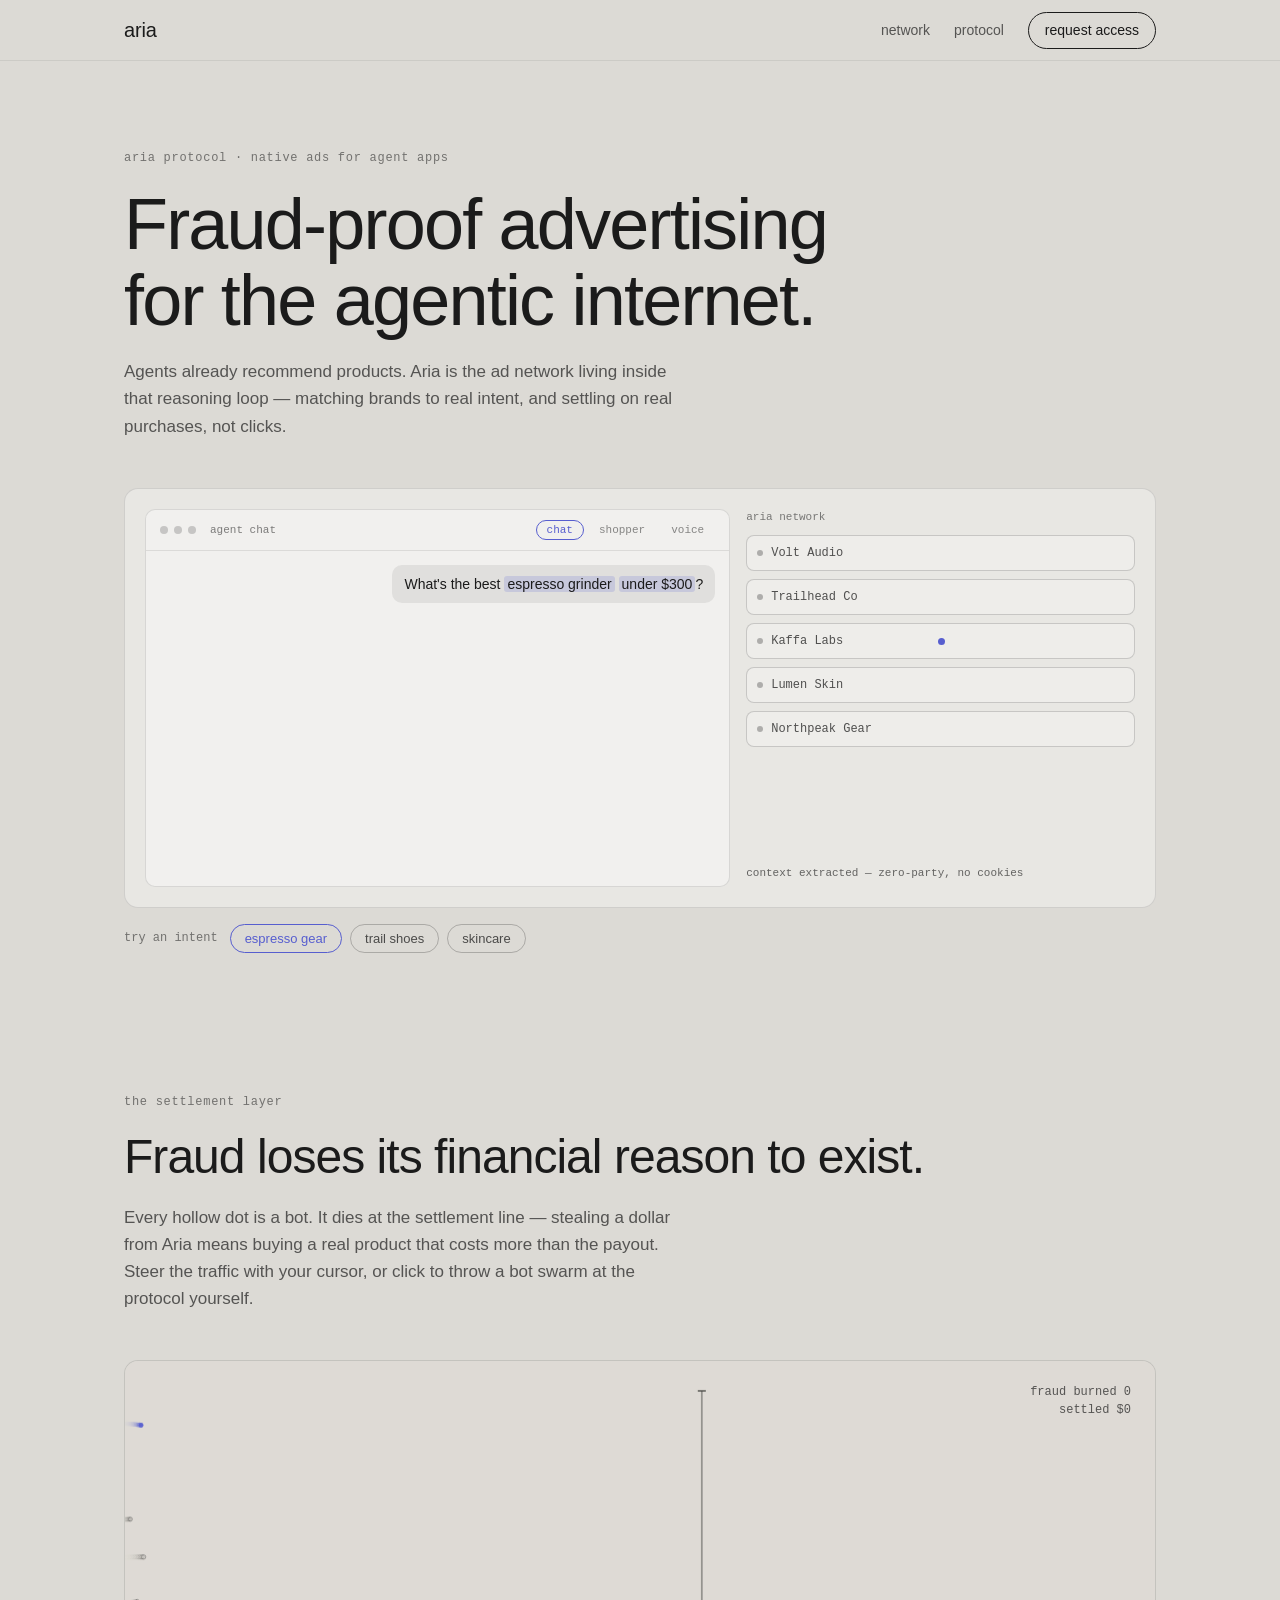
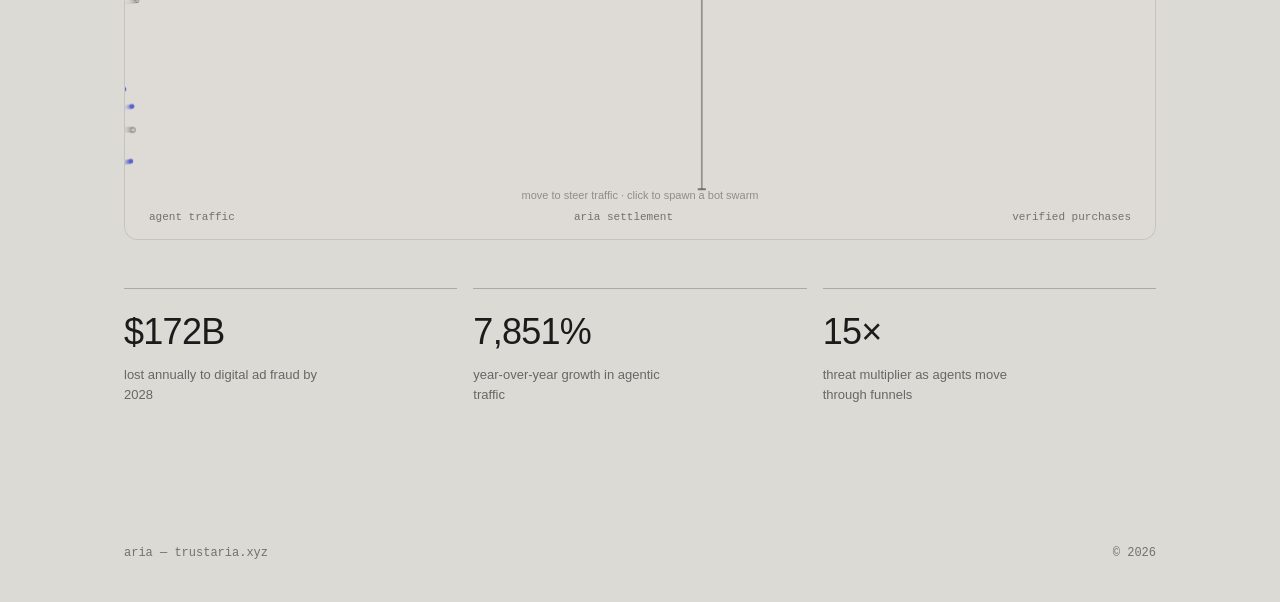
==== index.html @ 376a2dd8 "Aria landing page — native placement explainer + settlement field Co-Authored-By: Claude Fable 5 <no" ====
<!DOCTYPE html>
<html lang="en">
<head>
  <meta charset="UTF-8" />
  <meta name="viewport" content="width=device-width, initial-scale=1.0" />
  <title>Aria — fraud-proof advertising for the agentic internet</title>
  <meta name="description" content="A performance-based agent ad protocol, natively integrated into agent apps. Settled on real purchases, not clicks." />
  <link rel="stylesheet" href="css/style.css" />
</head>
<body>

<header class="nav">
  <div class="wrap nav-inner">
    <a class="wordmark" href="#">aria</a>
    <nav class="nav-links">
      <a href="#network">network</a>
      <a href="#protocol">protocol</a>
      <a class="cta" href="#">request access</a>
    </nav>
  </div>
</header>

<main>
  <section class="hero wrap" id="network">
    <p class="eyebrow">aria protocol · native ads for agent apps</p>
    <h1>Fraud-proof advertising<br />for the agentic internet.</h1>
    <p class="sub">Agents already recommend products. Aria is the ad network living inside that
    reasoning loop — matching brands to real intent, and settling on real purchases, not clicks.</p>

    <div class="panel explainer" id="st">
      <div class="chat">
        <div class="chat-chrome">
          <span class="dot-ui"></span><span class="dot-ui"></span><span class="dot-ui"></span>
          <span class="chat-title" id="app-title">agent chat</span>
          <div class="app-tabs">
            <button class="app-tab on" data-m="chat">chat</button>
            <button class="app-tab" data-m="shopper">shopper</button>
            <button class="app-tab" data-m="voice">voice</button>
          </div>
        </div>
        <div class="msgs" id="msgs"></div>
      </div>
      <div class="net">
        <div class="net-title">aria network</div>
        <div class="nodes" id="nodes">
          <div class="nd"><span class="dt"></span>Volt Audio</div>
          <div class="nd"><span class="dt"></span>Trailhead Co</div>
          <div class="nd"><span class="dt"></span>Kaffa Labs</div>
          <div class="nd"><span class="dt"></span>Lumen Skin</div>
          <div class="nd"><span class="dt"></span>Northpeak Gear</div>
        </div>
        <div class="stt" id="stt">listening for intent</div>
      </div>
    </div>

    <div class="chips">
      <span class="chips-label">try an intent</span>
      <button class="chip" data-i="0">espresso gear</button>
      <button class="chip" data-i="1">trail shoes</button>
      <button class="chip" data-i="2">skincare</button>
    </div>
  </section>

  <section class="block wrap" id="protocol">
    <p class="eyebrow">the settlement layer</p>
    <h2>Fraud loses its financial reason to exist.</h2>
    <p class="sub">Every hollow dot is a bot. It dies at the settlement line — stealing a dollar
    from Aria means buying a real product that costs more than the payout. Steer the traffic
    with your cursor, or click to throw a bot swarm at the protocol yourself.</p>

    <div class="panel field" id="stage">
      <canvas id="cv"></canvas>
      <div class="field-counter">
        <div>fraud burned <span id="fn">0</span></div>
        <div>settled <span id="sn">$0</span></div>
      </div>
      <div class="field-labels">
        <span>agent traffic</span>
        <span>aria settlement</span>
        <span>verified purchases</span>
      </div>
      <div class="field-hint">move to steer traffic · click to spawn a bot swarm</div>
    </div>

    <div class="stats">
      <div class="stat">
        <div class="stat-n">$172B</div>
        <div class="stat-l">lost annually to digital ad fraud by 2028</div>
      </div>
      <div class="stat">
        <div class="stat-n">7,851%</div>
        <div class="stat-l">year-over-year growth in agentic traffic</div>
      </div>
      <div class="stat">
        <div class="stat-n">15×</div>
        <div class="stat-l">threat multiplier as agents move through funnels</div>
      </div>
    </div>
  </section>
</main>

<footer class="wrap foot">
  <span>aria — trustaria.xyz</span>
  <span>© 2026</span>
</footer>

<script src="js/explainer.js"></script>
<script src="js/settlement.js"></script>
</body>
</html>
---- css/style.css ----
:root {
  --paper: #dcdad5;
  --paper-2: #c5c1b9;
  --ink: #1b1b1b;
  --indigo: #575ECF;
  --indigo-deep: #3d43a8;
  --sans: -apple-system, BlinkMacSystemFont, "Segoe UI", Roboto, Helvetica, Arial, sans-serif;
  --mono: ui-monospace, SFMono-Regular, Menlo, Consolas, monospace;
}

* { margin: 0; padding: 0; box-sizing: border-box; }

html { scroll-behavior: smooth; }

body {
  font-family: var(--sans);
  background: var(--paper);
  color: var(--ink);
  -webkit-font-smoothing: antialiased;
  line-height: 1.5;
}

.wrap {
  max-width: 1080px;
  margin: 0 auto;
  padding-left: 24px;
  padding-right: 24px;
}

/* ---------- nav ---------- */

.nav {
  position: sticky;
  top: 0;
  z-index: 20;
  background: rgba(220, 218, 213, 0.85);
  backdrop-filter: blur(10px);
  border-bottom: 1px solid rgba(27, 27, 27, 0.08);
}

.nav-inner {
  display: flex;
  align-items: center;
  justify-content: space-between;
  height: 60px;
}

.wordmark {
  font-weight: 500;
  font-size: 20px;
  letter-spacing: -0.01em;
  color: var(--ink);
  text-decoration: none;
}

.nav-links {
  display: flex;
  align-items: center;
  gap: 24px;
}

.nav-links a {
  font-size: 14px;
  color: rgba(27, 27, 27, 0.7);
  text-decoration: none;
}

.nav-links a:hover { color: var(--ink); }

.nav-links .cta {
  padding: 7px 16px;
  border: 1px solid var(--ink);
  border-radius: 999px;
  color: var(--ink);
  transition: background 0.2s, color 0.2s;
}

.nav-links .cta:hover {
  background: var(--ink);
  color: var(--paper);
}

/* ---------- shared type ---------- */

.eyebrow {
  font-family: var(--mono);
  font-size: 12px;
  letter-spacing: 0.06em;
  color: rgba(27, 27, 27, 0.55);
  margin-bottom: 20px;
}

h1 {
  font-size: clamp(40px, 6.2vw, 72px);
  font-weight: 500;
  line-height: 1.05;
  letter-spacing: -0.025em;
}

h2 {
  font-size: clamp(30px, 4.4vw, 48px);
  font-weight: 500;
  line-height: 1.1;
  letter-spacing: -0.02em;
}

.sub {
  max-width: 560px;
  margin-top: 20px;
  font-size: 17px;
  line-height: 1.6;
  color: rgba(27, 27, 27, 0.7);
}

/* ---------- sections ---------- */

.hero { padding-top: 88px; }

.block { padding-top: 140px; padding-bottom: 40px; }

.panel {
  margin-top: 48px;
  background: rgba(255, 255, 255, 0.35);
  border: 1px solid rgba(27, 27, 27, 0.12);
  border-radius: 14px;
}

/* ---------- explainer ---------- */

.explainer {
  display: flex;
  gap: 16px;
  padding: 20px;
  min-height: 420px;
  position: relative;
  overflow: hidden;
}

.chat {
  flex: 1.5;
  min-width: 0;
  background: rgba(255, 255, 255, 0.4);
  border: 1px solid rgba(27, 27, 27, 0.12);
  border-radius: 10px;
  display: flex;
  flex-direction: column;
  overflow: hidden;
}

.chat-chrome {
  display: flex;
  align-items: center;
  gap: 6px;
  padding: 10px 14px;
  border-bottom: 1px solid rgba(27, 27, 27, 0.1);
}

.dot-ui {
  width: 8px;
  height: 8px;
  border-radius: 50%;
  background: rgba(27, 27, 27, 0.2);
}

.chat-title {
  margin-left: 8px;
  font-family: var(--mono);
  font-size: 11px;
  color: rgba(27, 27, 27, 0.55);
}

.app-tabs {
  margin-left: auto;
  display: flex;
  gap: 4px;
}

.app-tab {
  font-family: var(--mono);
  font-size: 11px;
  padding: 3px 10px;
  border: 1px solid transparent;
  border-radius: 999px;
  background: transparent;
  color: rgba(27, 27, 27, 0.5);
  cursor: pointer;
  transition: border-color 0.2s, color 0.2s;
}

.app-tab:hover { color: var(--ink); }

.app-tab.on {
  border-color: var(--indigo);
  color: var(--indigo);
}

.msgs {
  flex: 1;
  display: flex;
  flex-direction: column;
  gap: 10px;
  padding: 14px;
  overflow: hidden;
}

.bub {
  max-width: 88%;
  padding: 9px 12px;
  border-radius: 10px;
  font-size: 14px;
  line-height: 1.45;
}

.bub.u { align-self: flex-end; background: rgba(27, 27, 27, 0.08); }

.bub.a { align-self: flex-start; background: rgba(255, 255, 255, 0.7); }

.kw {
  background: rgba(87, 94, 207, 0.18);
  border-radius: 3px;
  padding: 0 3px;
}

.net {
  flex: 1;
  min-width: 0;
  display: flex;
  flex-direction: column;
}

.net-title {
  font-family: var(--mono);
  font-size: 11px;
  color: rgba(27, 27, 27, 0.55);
  margin-bottom: 10px;
}

.nodes {
  display: flex;
  flex-direction: column;
  gap: 8px;
}

.nd {
  display: flex;
  align-items: center;
  gap: 8px;
  padding: 8px 10px;
  border: 1px solid rgba(27, 27, 27, 0.18);
  border-radius: 8px;
  font-family: var(--mono);
  font-size: 12px;
  color: rgba(27, 27, 27, 0.75);
  background: rgba(255, 255, 255, 0.25);
  transition: border-color 0.25s, background 0.25s, color 0.25s;
}

.nd .dt {
  width: 6px;
  height: 6px;
  border-radius: 50%;
  background: rgba(27, 27, 27, 0.3);
  flex: none;
  transition: background 0.25s;
}

.nd.scan { border-color: rgba(27, 27, 27, 0.5); }

.nd.hit {
  border-color: var(--indigo);
  color: var(--indigo-deep);
  background: rgba(87, 94, 207, 0.1);
}

.nd.hit .dt { background: var(--indigo); }

.stt {
  margin-top: auto;
  padding-top: 12px;
  font-family: var(--mono);
  font-size: 11px;
  line-height: 1.5;
  color: rgba(27, 27, 27, 0.65);
  min-height: 34px;
}

.fdot {
  position: absolute;
  width: 7px;
  height: 7px;
  border-radius: 50%;
  background: var(--indigo);
  z-index: 5;
  transition: left 0.85s cubic-bezier(0.4, 0, 0.2, 1), top 0.85s cubic-bezier(0.4, 0, 0.2, 1);
}

.card {
  margin-top: 8px;
  background: #fff;
  border: 1px solid rgba(27, 27, 27, 0.14);
  border-radius: 8px;
  padding: 10px 12px;
  opacity: 0;
  transform: translateY(6px);
  transition: opacity 0.4s, transform 0.4s;
}

.card.show { opacity: 1; transform: none; }

.card-name { font-size: 13px; font-weight: 500; }

.card-badge {
  font-family: var(--mono);
  font-size: 11px;
  color: var(--indigo);
  margin-top: 3px;
}

.buy {
  font-family: var(--sans);
  font-size: 12px;
  padding: 4px 12px;
  margin-top: 8px;
  border: 1px solid rgba(27, 27, 27, 0.3);
  border-radius: 6px;
  background: transparent;
  color: var(--ink);
  cursor: default;
  transition: border-color 0.3s, background 0.3s, color 0.3s;
}

.buy.ok {
  border-color: var(--indigo);
  background: rgba(87, 94, 207, 0.12);
  color: var(--indigo-deep);
}

@keyframes bl {
  0%, 80%, 100% { opacity: 0.25; }
  40% { opacity: 0.9; }
}

.td span {
  display: inline-block;
  width: 5px;
  height: 5px;
  border-radius: 50%;
  background: rgba(27, 27, 27, 0.5);
  margin-right: 3px;
  animation: bl 1s infinite;
}

.td span:nth-child(2) { animation-delay: 0.15s; }
.td span:nth-child(3) { animation-delay: 0.3s; }

.goal {
  background: rgba(255, 255, 255, 0.7);
  border: 1px solid rgba(27, 27, 27, 0.14);
  border-radius: 8px;
  padding: 10px 12px;
  font-size: 13px;
  line-height: 1.45;
  display: flex;
  gap: 10px;
  align-items: baseline;
}

.goal-k {
  font-family: var(--mono);
  font-size: 11px;
  color: rgba(27, 27, 27, 0.5);
  flex: none;
}

.step {
  font-family: var(--mono);
  font-size: 12px;
  line-height: 1.5;
  color: rgba(27, 27, 27, 0.7);
  opacity: 0;
  transform: translateY(4px);
  transition: opacity 0.3s, transform 0.3s;
}

.step.show { opacity: 1; transform: none; }

.step.good { color: var(--indigo-deep); }

.wave {
  display: flex;
  align-items: center;
  gap: 3px;
  height: 26px;
}

.wave span {
  width: 3px;
  height: 5px;
  background: rgba(27, 27, 27, 0.35);
  border-radius: 2px;
}

@keyframes wv {
  0%, 100% { height: 5px; }
  50% { height: 20px; }
}

.wave.live span { animation: wv 0.8s ease-in-out infinite; }

.vline {
  font-size: 13px;
  line-height: 1.5;
  display: flex;
  gap: 10px;
}

.vwho {
  font-family: var(--mono);
  font-size: 11px;
  color: rgba(27, 27, 27, 0.5);
  flex: none;
  padding-top: 2px;
}

.chips {
  display: flex;
  align-items: center;
  gap: 8px;
  margin-top: 16px;
}

.chips-label {
  font-family: var(--mono);
  font-size: 12px;
  color: rgba(27, 27, 27, 0.55);
  margin-right: 4px;
}

.chip {
  font-family: var(--sans);
  font-size: 13px;
  padding: 6px 14px;
  border: 1px solid rgba(27, 27, 27, 0.25);
  border-radius: 999px;
  background: transparent;
  color: rgba(27, 27, 27, 0.75);
  cursor: pointer;
  transition: border-color 0.2s, color 0.2s;
}

.chip:hover { border-color: var(--ink); color: var(--ink); }

.chip.on {
  border-color: var(--indigo);
  color: var(--indigo);
}

/* ---------- settlement field ---------- */

.field {
  position: relative;
  height: 480px;
  overflow: hidden;
  cursor: crosshair;
  background: var(--paper);
}

.field canvas {
  position: absolute;
  inset: 0;
  width: 100%;
  height: 100%;
}

.field-counter {
  position: absolute;
  top: 22px;
  right: 24px;
  pointer-events: none;
  font-family: var(--mono);
  font-size: 12px;
  color: rgba(27, 27, 27, 0.7);
  text-align: right;
}

.field-labels {
  position: absolute;
  bottom: 14px;
  left: 24px;
  right: 24px;
  display: flex;
  justify-content: space-between;
  pointer-events: none;
  font-family: var(--mono);
  font-size: 11px;
  color: rgba(27, 27, 27, 0.55);
}

.field-hint {
  position: absolute;
  bottom: 36px;
  left: 0;
  right: 0;
  text-align: center;
  pointer-events: none;
  font-size: 11px;
  color: rgba(27, 27, 27, 0.4);
}

/* ---------- stats ---------- */

.stats {
  display: grid;
  grid-template-columns: repeat(3, minmax(0, 1fr));
  gap: 16px;
  margin-top: 48px;
}

.stat {
  border-top: 1px solid rgba(27, 27, 27, 0.25);
  padding-top: 16px;
}

.stat-n {
  font-size: 36px;
  font-weight: 500;
  letter-spacing: -0.02em;
}

.stat-l {
  margin-top: 6px;
  font-size: 13px;
  color: rgba(27, 27, 27, 0.6);
  max-width: 220px;
}

/* ---------- footer ---------- */

.foot {
  display: flex;
  justify-content: space-between;
  padding-top: 100px;
  padding-bottom: 40px;
  font-family: var(--mono);
  font-size: 12px;
  color: rgba(27, 27, 27, 0.55);
}

/* ---------- responsive ---------- */

@media (max-width: 760px) {
  .explainer { flex-direction: column; min-height: 0; }
  .chat { min-height: 300px; }
  .chat-title { display: none; }
  .net .nodes { flex-direction: row; flex-wrap: wrap; }
  .nd { flex: 1 1 40%; }
  .stt { margin-top: 12px; }
  .stats { grid-template-columns: 1fr; }
  .field { height: 400px; }
  .nav-links a:not(.cta) { display: none; }
}
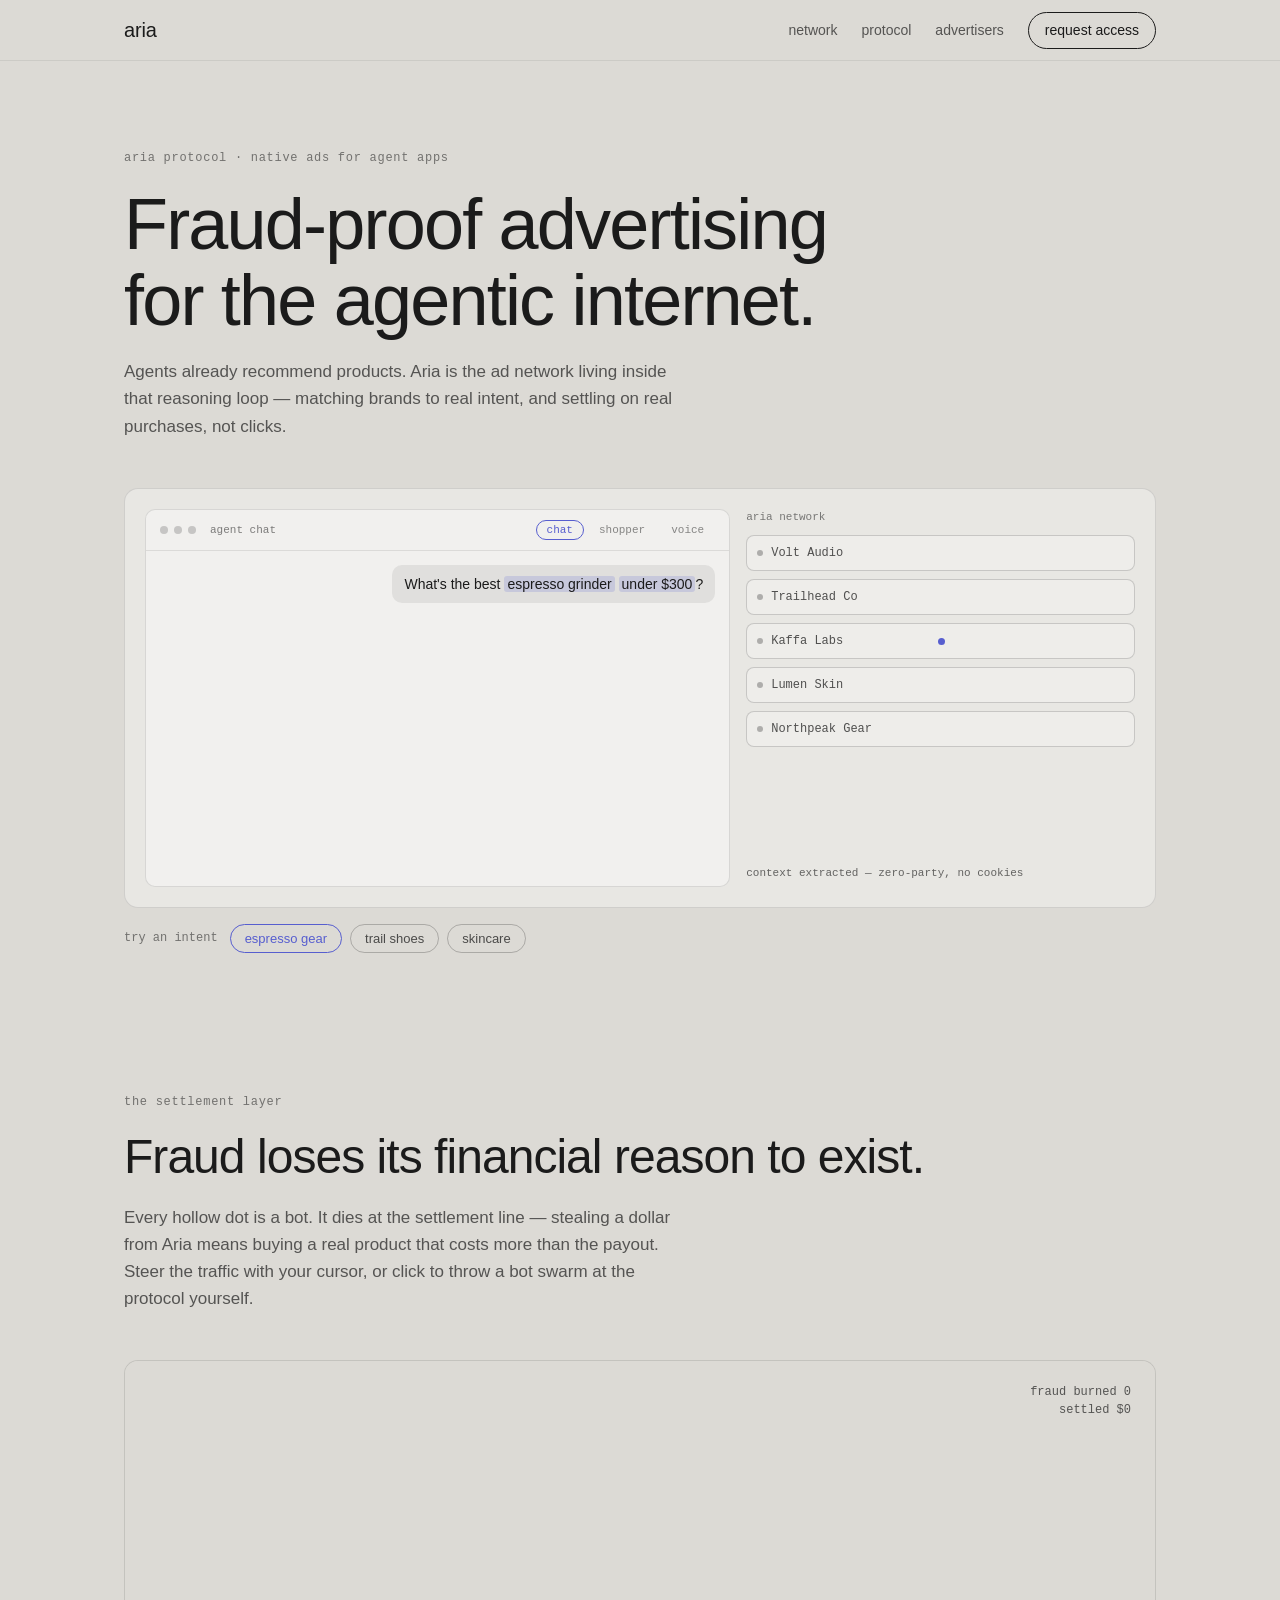
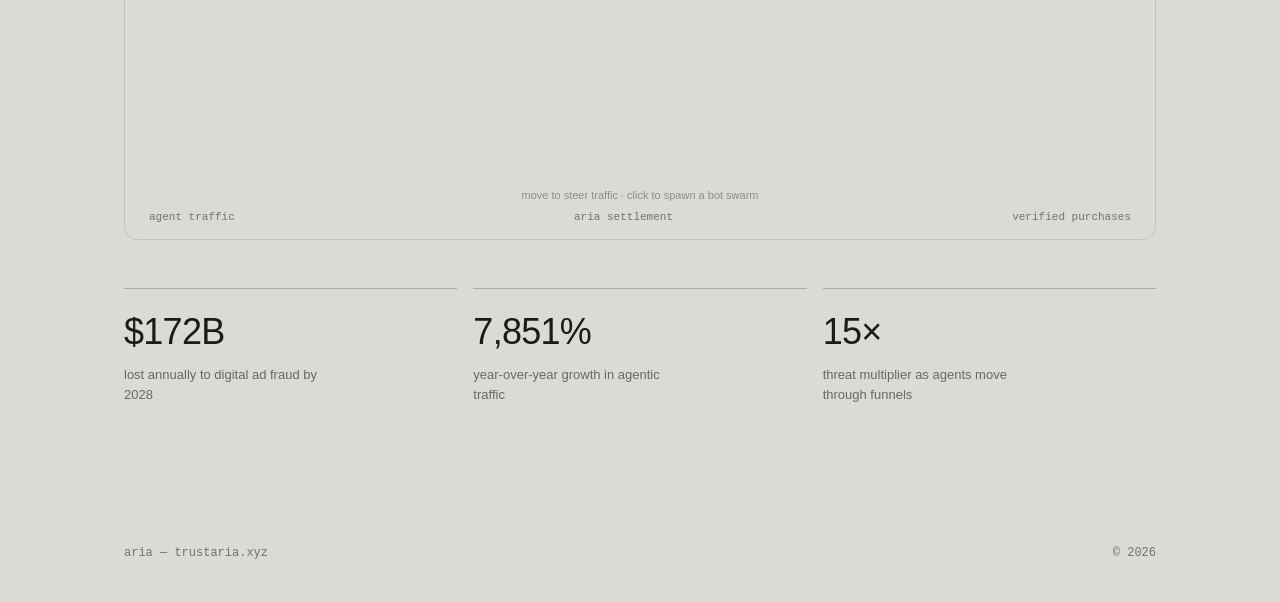
==== commit 62ecff71: "Add advertisers page with live campaign preview builder - advertisers.html: campaign builder (brand," ====
--- a/index.html
+++ b/index.html
@@ -15,6 +15,7 @@
     <nav class="nav-links">
       <a href="#network">network</a>
       <a href="#protocol">protocol</a>
+      <a href="advertisers.html">advertisers</a>
       <a class="cta" href="#">request access</a>
     </nav>
   </div>
--- a/css/style.css
+++ b/css/style.css
@@ -559,3 +559,195 @@
   .field { height: 400px; }
   .nav-links a:not(.cta) { display: none; }
 }
+
+/* ---------- advertisers ---------- */
+
+.builder {
+  display: flex;
+  gap: 16px;
+  padding: 20px;
+}
+
+.bform {
+  flex: 1;
+  min-width: 0;
+  display: flex;
+  flex-direction: column;
+  gap: 12px;
+}
+
+.bfield label {
+  display: block;
+  font-family: var(--mono);
+  font-size: 11px;
+  letter-spacing: 0.04em;
+  color: rgba(27, 27, 27, 0.55);
+  margin-bottom: 4px;
+}
+
+.bfield input,
+.bfield select {
+  width: 100%;
+  padding: 8px 10px;
+  border: 1px solid rgba(27, 27, 27, 0.25);
+  border-radius: 8px;
+  background: rgba(255, 255, 255, 0.6);
+  font-family: var(--sans);
+  font-size: 14px;
+  color: var(--ink);
+}
+
+.bfield input:focus,
+.bfield select:focus {
+  outline: none;
+  border-color: var(--indigo);
+}
+
+.bprev {
+  flex: 1.4;
+  min-width: 0;
+  background: rgba(255, 255, 255, 0.4);
+  border: 1px solid rgba(27, 27, 27, 0.12);
+  border-radius: 10px;
+  padding: 14px;
+}
+
+.ent {
+  color: var(--indigo-deep);
+  border-bottom: 1px dashed var(--indigo);
+  white-space: nowrap;
+  cursor: pointer;
+}
+
+.adpair {
+  display: grid;
+  grid-template-columns: repeat(2, minmax(0, 1fr));
+  gap: 8px;
+  margin-top: 10px;
+}
+
+.adcard {
+  background: #fff;
+  border: 1px solid rgba(27, 27, 27, 0.14);
+  border-radius: 8px;
+  padding: 10px 12px;
+  display: flex;
+  flex-direction: column;
+  gap: 8px;
+}
+
+.adcard-top {
+  display: flex;
+  justify-content: space-between;
+  gap: 8px;
+  font-family: var(--mono);
+  font-size: 10.5px;
+  color: rgba(27, 27, 27, 0.55);
+}
+
+.adcard-row {
+  display: flex;
+  gap: 10px;
+  align-items: flex-start;
+  flex: 1;
+}
+
+.adcard-logo {
+  flex: none;
+  width: 32px;
+  height: 32px;
+  border-radius: 8px;
+  display: flex;
+  align-items: center;
+  justify-content: center;
+  font-size: 12px;
+  font-weight: 500;
+}
+
+.adcard-logo.sp {
+  background: rgba(87, 94, 207, 0.14);
+  color: var(--indigo-deep);
+}
+
+.adcard-logo.org {
+  background: rgba(27, 27, 27, 0.07);
+  color: rgba(27, 27, 27, 0.55);
+}
+
+.adcard-title {
+  font-size: 13px;
+  font-weight: 500;
+  line-height: 1.35;
+}
+
+.adcard-desc {
+  margin-top: 2px;
+  font-size: 12px;
+  color: rgba(27, 27, 27, 0.6);
+  line-height: 1.4;
+}
+
+.adcard-cta {
+  margin-top: auto;
+  text-align: center;
+  font-size: 12px;
+  padding: 5px 10px;
+  border: 1px solid rgba(27, 27, 27, 0.25);
+  border-radius: 6px;
+  color: var(--ink);
+}
+
+.cats {
+  display: flex;
+  flex-wrap: wrap;
+  gap: 8px;
+  margin-top: 40px;
+  max-width: 640px;
+}
+
+.cat {
+  font-size: 13px;
+  padding: 6px 14px;
+  border: 1px solid rgba(27, 27, 27, 0.25);
+  border-radius: 999px;
+  color: rgba(27, 27, 27, 0.75);
+}
+
+.cta-row {
+  display: flex;
+  align-items: center;
+  gap: 14px;
+  margin-top: 36px;
+  flex-wrap: wrap;
+}
+
+.cta-big {
+  display: inline-block;
+  padding: 12px 28px;
+  border-radius: 999px;
+  background: var(--ink);
+  color: var(--paper);
+  text-decoration: none;
+  font-size: 15px;
+  transition: background 0.2s;
+}
+
+.cta-big:hover { background: var(--indigo-deep); }
+
+.cta-ghost {
+  display: inline-block;
+  padding: 11px 24px;
+  border: 1px solid rgba(27, 27, 27, 0.3);
+  border-radius: 999px;
+  color: var(--ink);
+  text-decoration: none;
+  font-size: 15px;
+  transition: border-color 0.2s;
+}
+
+.cta-ghost:hover { border-color: var(--ink); }
+
+@media (max-width: 760px) {
+  .builder { flex-direction: column; }
+  .adpair { grid-template-columns: 1fr; }
+}
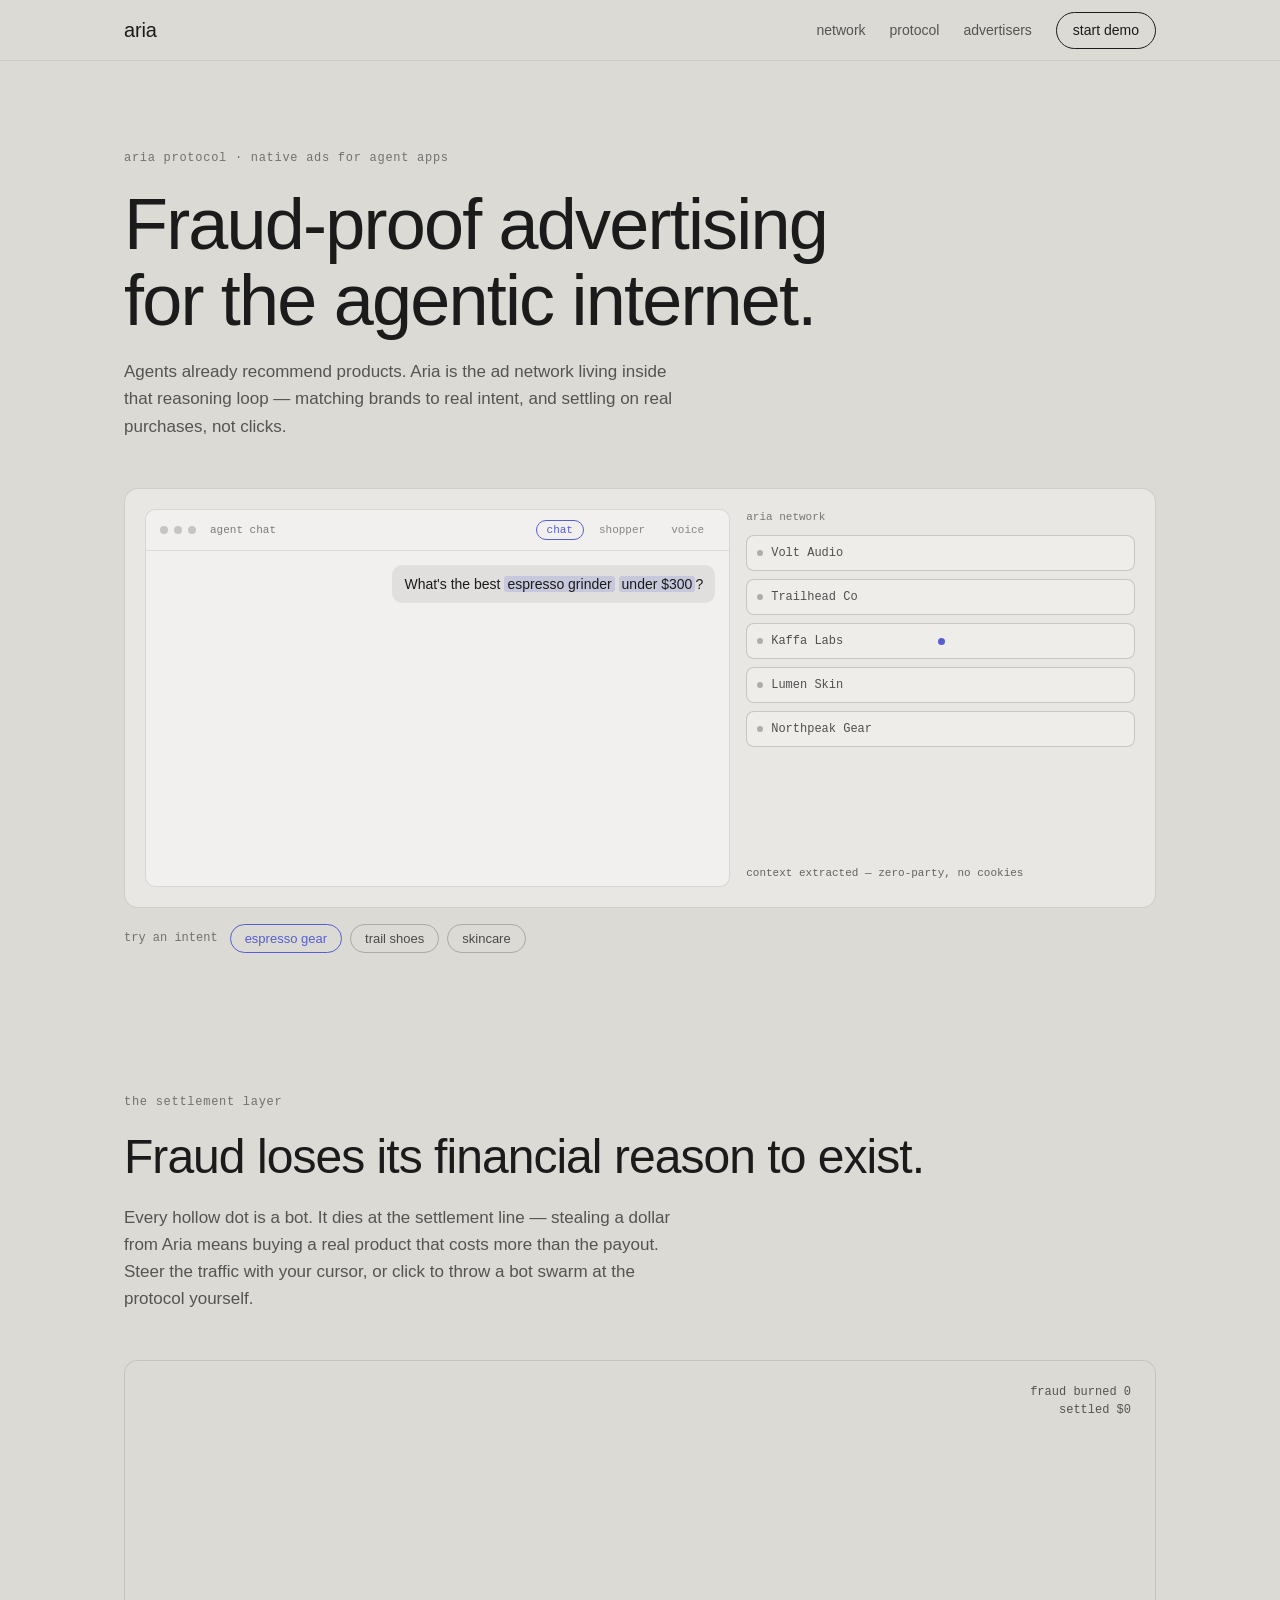
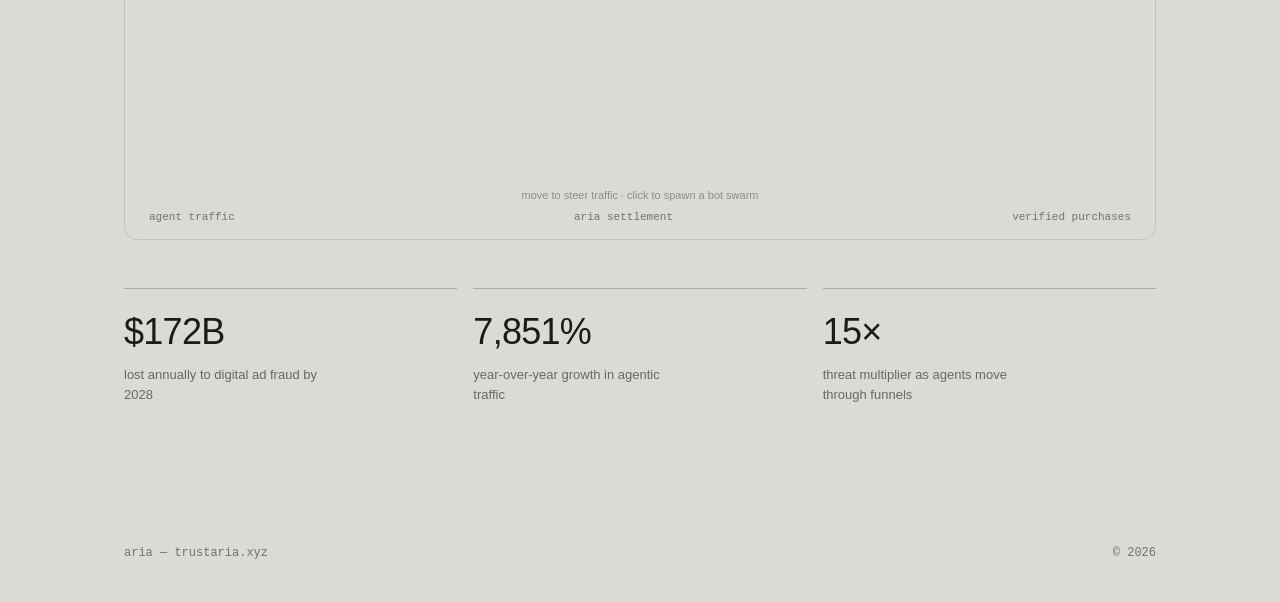
==== commit c9b0595a: "Replace request access with Start Demo; add agent onboarding - llms.txt: machine-readable network sp" ====
--- a/index.html
+++ b/index.html
@@ -16,7 +16,7 @@
       <a href="#network">network</a>
       <a href="#protocol">protocol</a>
       <a href="advertisers.html">advertisers</a>
-      <a class="cta" href="#">request access</a>
+      <a class="cta" href="https://chatbot-aria-demo.vercel.app" rel="noopener noreferrer" target="_blank">start demo</a>
     </nav>
   </div>
 </header>
--- a/css/style.css
+++ b/css/style.css
@@ -751,3 +751,59 @@
   .builder { flex-direction: column; }
   .adpair { grid-template-columns: 1fr; }
 }
+
+/* ---------- agent onboarding ---------- */
+
+.mono-link {
+  font-family: var(--mono);
+  font-size: 0.95em;
+  color: var(--indigo-deep);
+}
+
+.agent-block {
+  margin-top: 24px;
+  max-width: 720px;
+  background: rgba(255, 255, 255, 0.35);
+  border: 1px solid rgba(27, 27, 27, 0.12);
+  border-radius: 10px;
+  overflow: hidden;
+}
+
+.agent-head {
+  display: flex;
+  align-items: center;
+  justify-content: space-between;
+  gap: 12px;
+  padding: 8px 14px;
+  border-bottom: 1px solid rgba(27, 27, 27, 0.1);
+  font-family: var(--mono);
+  font-size: 11px;
+  letter-spacing: 0.04em;
+  color: rgba(27, 27, 27, 0.55);
+}
+
+.copy-btn {
+  font-family: var(--mono);
+  font-size: 11px;
+  padding: 3px 12px;
+  border: 1px solid rgba(27, 27, 27, 0.25);
+  border-radius: 999px;
+  background: transparent;
+  color: rgba(27, 27, 27, 0.7);
+  cursor: pointer;
+  transition: border-color 0.2s, color 0.2s;
+}
+
+.copy-btn:hover { border-color: var(--indigo); color: var(--indigo); }
+
+.copy-btn.done { border-color: var(--indigo); color: var(--indigo-deep); }
+
+.agent-block pre {
+  padding: 14px;
+  font-family: var(--mono);
+  font-size: 12.5px;
+  line-height: 1.55;
+  color: rgba(27, 27, 27, 0.8);
+  white-space: pre-wrap;
+  word-break: break-word;
+}
